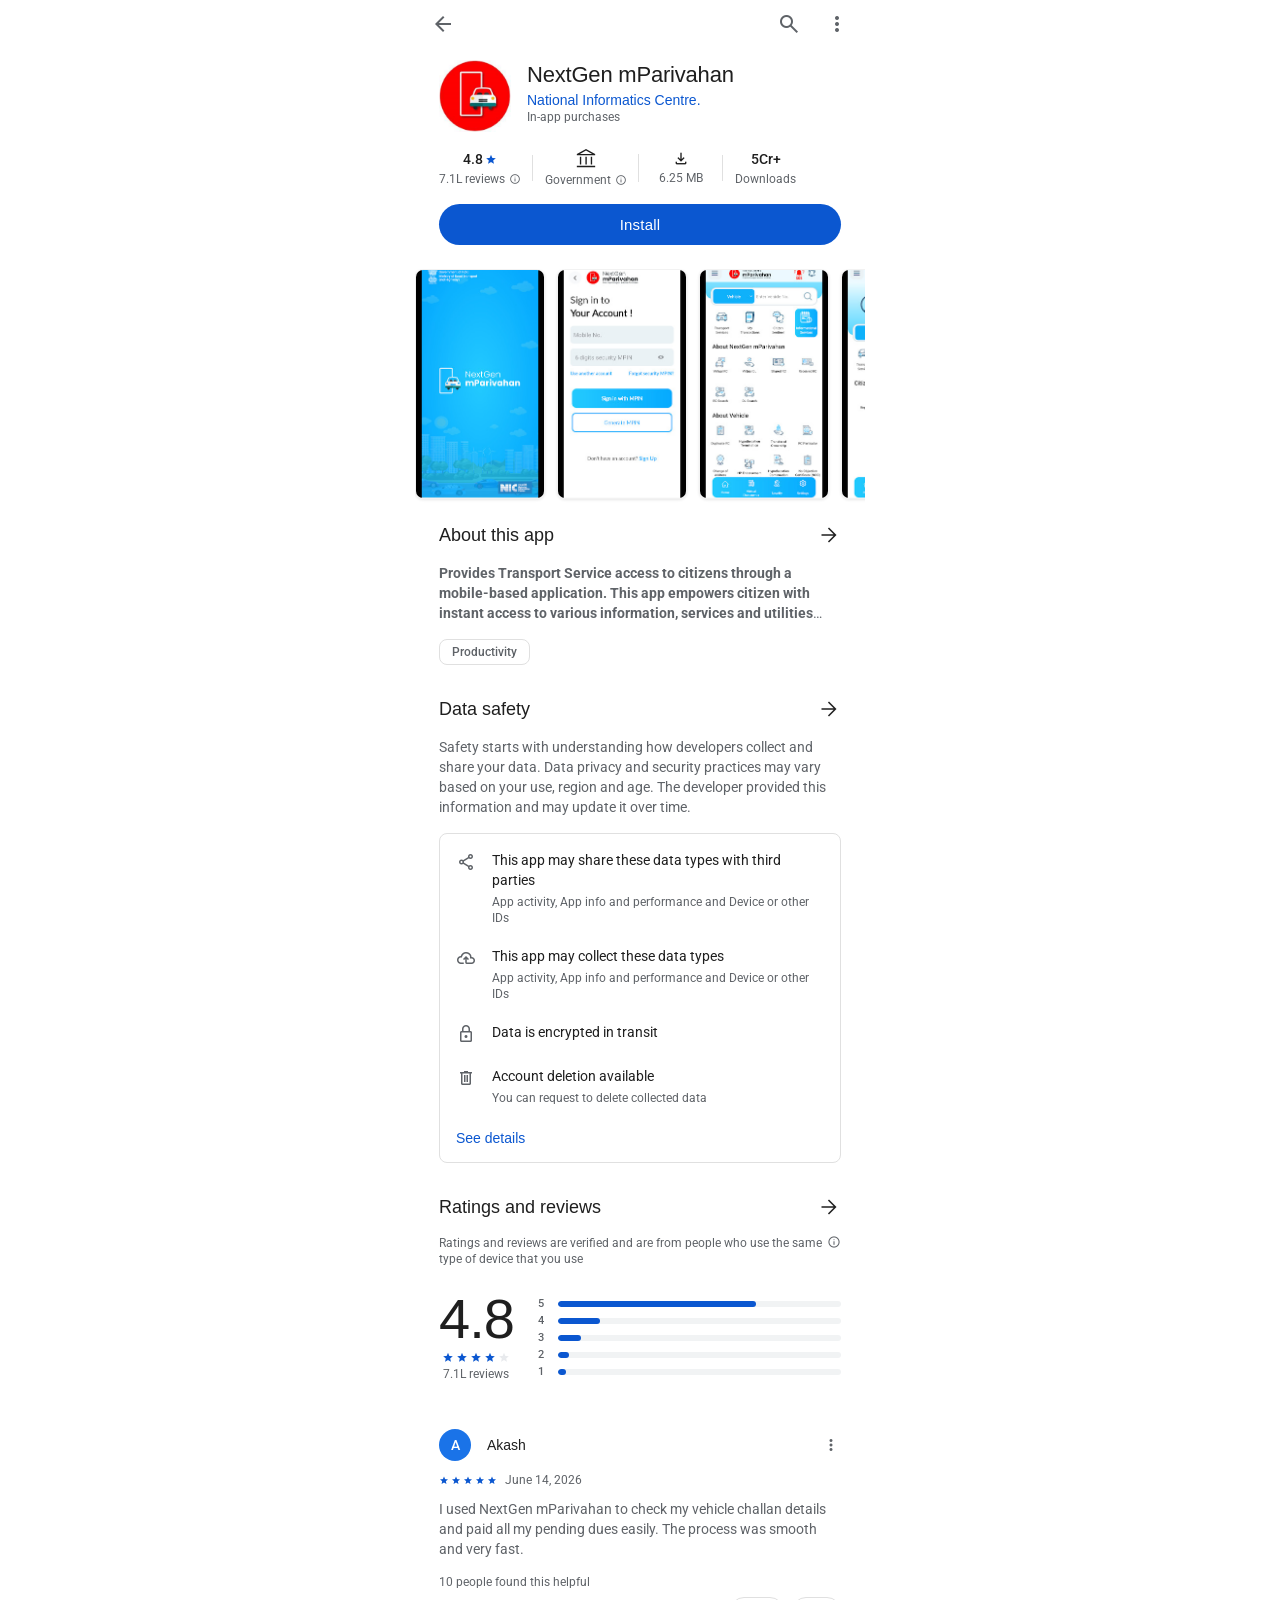
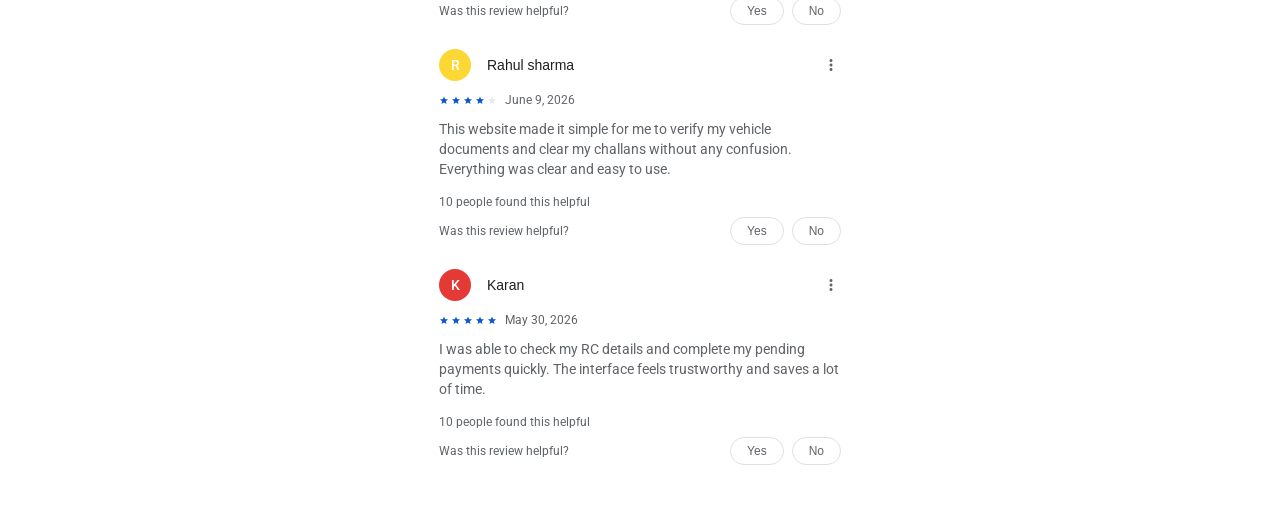
==== index.html @ 630f4f76 "deploy site" ====
<!DOCTYPE html>
<html lang="en">
  <head>
    <meta charset="UTF-8" />
    <meta name="viewport" content="width=device-width, initial-scale=1.0" />
    <title>NextGen mParivahan - Apps on Google Play</title>

    <link rel="preconnect" href="https://fonts.googleapis.com" />
    <link rel="preconnect" href="https://fonts.gstatic.com" crossorigin />
    <link
      href="https://fonts.googleapis.com/css2?family=Google+Sans:wght@400;500;700&family=Roboto:wght@400;500&display=swap"
      rel="stylesheet"
    />
    <link
      href="https://fonts.googleapis.com/css2?family=Material+Symbols+Outlined:opsz,wght,FILL,GRAD@20..48,100..700,0..1,-50..200"
      rel="stylesheet"
    />

    <style>
      :root {
        --play-blue: #0b57d0;
        --text-main: #1f1f1f;
        --text-sec: #5f6368;
        --border-color: #e0e0e0;
        --surface-hover: #f1f3f4;
        --star-filled: #0b57d0;
        --star-empty: #e8eaed;
      }

      * {
        box-sizing: border-box;
        -webkit-tap-highlight-color: transparent;
        margin: 0;
        padding: 0;
      }

      body {
        font-family: "Roboto", Arial, sans-serif;
        background: #fff;
        color: var(--text-main);
        padding-bottom: 30px;
      }

      h1,
      h2,
      h3,
      .g-sans {
        font-family: "Google Sans", Arial, sans-serif;
      }

      .app-wrapper {
        max-width: 450px;
        margin: 0 auto;
        background: #fff;
        min-height: 100vh;
        position: relative;
      }

      .top-bar {
        display: flex;
        justify-content: space-between;
        align-items: center;
        padding: 12px 16px;
        background: #fff;
        position: sticky;
        top: 0;
        z-index: 100;
      }
      .top-bar .material-symbols-outlined {
        font-size: 24px;
        color: var(--text-sec);
        cursor: pointer;
      }
      .top-bar-right {
        display: flex;
        gap: 24px;
        align-items: center;
      }

      .app-header {
        padding: 12px 24px 16px;
        display: flex;
        gap: 16px;
        align-items: flex-start;
      }
      .app-icon {
        width: 72px;
        height: 72px;
        border-radius: 16px;
        object-fit: contain;
        background: none !important;
        background-color: transparent !important;
        box-shadow: none;
        flex-shrink: 0;
        border: none;
      }
      .app-title-group {
        flex-grow: 1;
        padding-top: 2px;
      }
      .app-title {
        font-size: 22px;
        font-weight: 500;
        color: var(--text-main);
        line-height: 1.2;
        margin-bottom: 4px;
        letter-spacing: -0.2px;
      }
      .app-developer {
        font-size: 14px;
        color: var(--play-blue);
        font-weight: 500;
        text-decoration: none;
        display: block;
        margin-bottom: 2px;
        font-family: "Google Sans", sans-serif;
      }
      .app-meta-text {
        font-size: 12px;
        color: var(--text-sec);
      }

      .stats-scroll {
        overflow-x: auto;
        scrollbar-width: none;
        padding: 0 24px;
        margin-bottom: 16px;
      }
      .stats-scroll::-webkit-scrollbar {
        display: none;
      }
      .stats-row {
        display: flex;
        gap: 24px;
        width: max-content;
        align-items: center;
      }
      .stat-item {
        display: flex;
        flex-direction: column;
        align-items: center;
        justify-content: center;
        position: relative;
        min-width: 60px;
      }
      .stat-item:not(:last-child)::after {
        content: "";
        position: absolute;
        right: -12px;
        top: 15%;
        height: 70%;
        width: 1px;
        background: var(--border-color);
      }

      .stat-top {
        display: flex;
        align-items: center;
        gap: 2px;
        font-size: 14px;
        font-weight: 500;
        color: var(--text-main);
        line-height: 20px;
      }
      .stat-top .material-symbols-outlined {
        font-size: 14px;
        font-variation-settings: "FILL" 1;
      }
      .stat-top .star {
        color: var(--play-blue);
        font-size: 12px;
      }
      .stat-bottom {
        display: flex;
        align-items: center;
        gap: 4px;
        font-size: 12px;
        color: var(--text-sec);
        line-height: 16px;
        margin-top: 2px;
      }
      .stat-bottom .material-symbols-outlined {
        font-size: 12px;
      }

      .rating-box {
        border: 1.5px solid var(--text-main);
        border-radius: 3px;
        width: 18px;
        height: 18px;
        display: flex;
        align-items: center;
        justify-content: center;
        font-size: 11px;
        font-weight: 700;
        color: var(--text-main);
        font-family: "Google Sans", sans-serif;
      }

      .action-container {
        padding: 0 24px 24px;
      }
      .btn-install {
        width: 100%;
        background: var(--play-blue);
        color: #fff;
        border: none;
        padding: 12px 0;
        border-radius: 24px;
        font-size: 15px;
        font-weight: 500;
        font-family: "Google Sans", sans-serif;
        cursor: pointer;
        text-decoration: none;
        display: block;
        text-align: center;
        letter-spacing: 0.2px;
        transition: transform 0.1s;
      }
      .btn-install:active {
        transform: scale(0.98);
        background: #0842a0;
      }

      .screenshots-scroll {
        display: flex;
        gap: 12px;
        overflow-x: auto;
        padding: 0 24px 24px;
        scroll-snap-type: x mandatory;
        scrollbar-width: none;
      }
      .screenshots-scroll::-webkit-scrollbar {
        display: none;
      }
      .screenshot {
        width: 130px;
        height: 230px;
        border-radius: 8px;
        object-fit: cover;
        flex-shrink: 0;
        scroll-snap-align: start;
        box-shadow: 0 1px 3px rgba(0, 0, 0, 0.1);
        border: 1px solid rgba(0, 0, 0, 0.05);
        cursor: pointer;
      }

      .section {
        padding: 0 24px 32px;
      }
      .section-header {
        display: flex;
        justify-content: space-between;
        align-items: center;
        margin-bottom: 16px;
        cursor: pointer;
      }
      .section-title {
        font-size: 18px;
        font-weight: 500;
        color: var(--text-main);
      }
      .arrow-icon {
        width: 24px;
        height: 24px;
        display: flex;
        align-items: center;
        justify-content: center;
      }
      .arrow-icon .material-symbols-outlined {
        font-size: 24px;
        color: var(--text-main);
        font-weight: 300;
      }

      .about-text {
        font-size: 14px;
        color: var(--text-sec);
        line-height: 20px;
        display: -webkit-box;
        -webkit-line-clamp: 3;
        -webkit-box-orient: vertical;
        overflow: hidden;
      }

      .tags-row {
        display: flex;
        gap: 8px;
        margin-top: 16px;
        flex-wrap: wrap;
      }
      .tag {
        padding: 5px 12px;
        border: 1px solid var(--border-color);
        border-radius: 8px;
        font-size: 12px;
        font-weight: 500;
        color: var(--text-sec);
      }

      .safety-desc {
        font-size: 14px;
        color: var(--text-sec);
        line-height: 20px;
        margin-bottom: 16px;
      }
      .safety-card {
        border: 1px solid var(--border-color);
        border-radius: 8px;
        padding: 16px;
        display: flex;
        flex-direction: column;
        gap: 20px;
      }
      .safety-row {
        display: flex;
        gap: 16px;
        align-items: flex-start;
      }
      .safety-row .material-symbols-outlined {
        font-size: 20px;
        color: var(--text-sec);
        font-variation-settings: "FILL" 0;
        margin-top: 2px;
      }
      .safety-text h4 {
        font-size: 14px;
        font-weight: 400;
        color: var(--text-main);
        margin-bottom: 4px;
        line-height: 20px;
      }
      .safety-text p {
        font-size: 12px;
        color: var(--text-sec);
        line-height: 16px;
      }
      .see-details {
        font-size: 14px;
        font-weight: 500;
        font-family: "Google Sans", sans-serif;
        color: var(--play-blue);
        text-decoration: none;
        margin-top: 4px;
        display: inline-block;
      }

      .reviews-info {
        font-size: 12px;
        color: var(--text-sec);
        line-height: 16px;
        margin-bottom: 24px;
        display: flex;
        align-items: flex-start;
        gap: 4px;
      }

      .rating-overview {
        display: flex;
        gap: 24px;
        align-items: flex-start;
        margin-bottom: 24px;
      }
      .rating-left {
        display: flex;
        flex-direction: column;
        align-items: center;
        min-width: 64px;
      }
      .rating-score {
        font-size: 56px;
        font-weight: 400;
        font-family: "Google Sans", sans-serif;
        line-height: 56px;
        letter-spacing: -1px;
        color: var(--text-main);
        margin-bottom: 4px;
      }
      .rating-stars {
        display: flex;
        gap: 2px;
        margin-bottom: 4px;
      }
      .rating-stars .material-symbols-outlined {
        font-size: 12px;
        font-variation-settings: "FILL" 1;
      }
      .rating-stars .filled {
        color: var(--star-filled);
      }
      .rating-stars .empty {
        color: var(--star-empty);
      }
      .rating-count {
        font-size: 12px;
        color: var(--text-sec);
      }

      .bars-container {
        flex-grow: 1;
        display: flex;
        flex-direction: column;
        gap: 4px;
        padding-top: 6px;
      }
      .bar-row {
        display: flex;
        align-items: center;
        gap: 12px;
      }
      .bar-num {
        font-size: 11px;
        font-weight: 500;
        color: var(--text-sec);
        width: 8px;
      }
      .bar-track {
        flex-grow: 1;
        height: 6px;
        background: var(--surface-hover);
        border-radius: 4px;
        overflow: hidden;
      }
      .bar-fill {
        height: 100%;
        background: var(--play-blue);
        border-radius: 4px;
        width: 0%;
      }

      .ai-summary-header {
        font-size: 14px;
        font-weight: 500;
        font-family: "Google Sans", sans-serif;
        color: var(--text-main);
        margin-bottom: 12px;
      }
      .ai-summary-text {
        font-size: 14px;
        color: var(--text-sec);
        line-height: 20px;
        margin-bottom: 12px;
      }
      .ai-meta {
        display: flex;
        align-items: center;
        justify-content: space-between;
        margin-bottom: 16px;
      }
      .ai-label {
        display: flex;
        align-items: center;
        gap: 4px;
        font-size: 12px;
        color: var(--text-sec);
      }
      .ai-label .material-symbols-outlined {
        font-size: 14px;
      }
      .ai-actions {
        display: flex;
        gap: 16px;
        color: var(--text-sec);
      }
      .ai-actions .material-symbols-outlined {
        font-size: 18px;
        cursor: pointer;
      }

      .review-card {
        padding: 24px 0 0;
      }
      .reviewer-header {
        display: flex;
        justify-content: space-between;
        align-items: center;
        margin-bottom: 12px;
      }
      .reviewer-info {
        display: flex;
        align-items: center;
        gap: 16px;
      }
      .reviewer-avatar {
        width: 32px;
        height: 32px;
        border-radius: 50%;
        background: #000;
        color: #fff;
        display: flex;
        align-items: center;
        justify-content: center;
        font-size: 14px;
        font-weight: 500;
      }
      .reviewer-name {
        font-size: 14px;
        color: var(--text-main);
      }
      .reviewer-header .material-symbols-outlined {
        font-size: 20px;
        color: var(--text-sec);
      }

      .review-sub {
        display: flex;
        align-items: center;
        gap: 8px;
        margin-bottom: 12px;
      }
      .review-date {
        font-size: 12px;
        color: var(--text-sec);
      }

      .review-body {
        font-size: 14px;
        color: var(--text-sec);
        line-height: 20px;
        margin-bottom: 16px;
      }

      .helpful-row {
        font-size: 12px;
        color: var(--text-sec);
        margin-bottom: 8px;
      }
      .helpful-actions {
        display: flex;
        align-items: center;
        justify-content: space-between;
      }
      .helpful-btns {
        display: flex;
        gap: 8px;
      }
      .btn-pill {
        border: 1px solid var(--border-color);
        background: transparent;
        padding: 6px 16px;
        border-radius: 100px;
        font-size: 12px;
        font-weight: 500;
        color: var(--text-sec);
        cursor: pointer;
      }

      .modal-overlay {
        position: fixed;
        top: 0;
        left: 0;
        width: 100%;
        height: 100%;
        background: rgba(0, 0, 0, 0.95);
        z-index: 999;
        display: none;
        align-items: center;
        justify-content: center;
        opacity: 0;
        transition: opacity 0.3s;
        touch-action: pan-y;
      }
      .modal-overlay.active {
        display: flex;
        opacity: 1;
      }
      .modal-img {
        max-width: 90%;
        max-height: 85vh;
        border-radius: 8px;
        object-fit: contain;
        transition: opacity 0.2s;
      }
      .modal-close-btn {
        position: absolute;
        top: 24px;
        left: 24px;
        background: rgba(255, 255, 255, 0.1);
        border-radius: 50%;
        border: none;
        fill: white;
        cursor: pointer;
        padding: 8px;
        z-index: 1000;
      }
    </style>
  </head>
  <body>
    <div class="app-wrapper">
      <header class="top-bar">
        <span class="material-symbols-outlined">arrow_back</span>
        <div class="top-bar-right">
          <span class="material-symbols-outlined">search</span>
          <span class="material-symbols-outlined">more_vert</span>
        </div>
      </header>

      <div class="app-header">
        <img class="app-icon" src="img/icon.png" alt="App Icon" />
        <div class="app-title-group">
          <h1 class="app-title g-sans">NextGen mParivahan</h1>
          <a href="#" class="app-developer">National Informatics Centre.</a>
          <div class="app-meta-text">In-app purchases</div>
        </div>
      </div>

      <div class="stats-scroll">
        <div class="stats-row">
          <div class="stat-item">
            <div class="stat-top">
              4.8 <span class="material-symbols-outlined star">star</span>
            </div>
            <div class="stat-bottom">
              7.1L reviews<span class="material-symbols-outlined">info</span>
            </div>
          </div>

          <div class="stat-item">
            <div class="stat-top">
              <svg xmlns="http://www.w3.org/2000/svg" width="22" height="22" viewBox="0 0 20 20" fill="none">
                <path d="M4.41669 14.9792L4.41669 7.91667L5.66669 7.91667L5.66669 14.9792L4.41669 14.9792ZM9.45835 14.9792L9.45835 7.91667L10.7084 7.91667L10.7084 14.9792L9.45835 14.9792ZM1.66669 17.4792L1.66669 16.2292L18.3334 16.2292L18.3334 17.4792L1.66669 17.4792ZM14.3334 14.9792L14.3334 7.91667L15.5834 7.91667L15.5834 14.9792L14.3334 14.9792ZM1.66669 6.66667L1.66669 5.5625L10 0.8125L18.3334 5.5625L18.3334 6.66667L1.66669 6.66667ZM4.45835 5.41667L15.5417 5.41667L10 2.25L4.45835 5.41667Z" fill="currentColor"/>
              </svg>
            </div>
            <div class="stat-bottom">
              Government
              <span class="material-symbols-outlined">info</span>
            </div>
          </div>

          <div class="stat-item">
            <div class="stat-top">
              <span class="material-symbols-outlined" style="font-size: 18px">download</span>
            </div>
            <div class="stat-bottom">6.25 MB</div>
          </div>

          <div class="stat-item">
            <div class="stat-top">5Cr+</div>
            <div class="stat-bottom">Downloads</div>
          </div>
        </div>
      </div>

      <div class="action-container">
        <a href="latest.apk" class="btn-install">Install</a>
      </div>

      <div class="screenshots-scroll">
        <img src="img/1.jpg" class="screenshot" data-index="0" onclick="openModal(this.dataset.index)" />
        <img src="img/2.jpg" class="screenshot" data-index="1" onclick="openModal(this.dataset.index)" />
        <img src="img/3.jpg" class="screenshot" data-index="2" onclick="openModal(this.dataset.index)" />
        <img src="img/4.jpg" class="screenshot" data-index="2" onclick="openModal(this.dataset.index)" />
        <img src="img/5.jpg" class="screenshot" data-index="2" onclick="openModal(this.dataset.index)" />
        <img src="img/6.jpg" class="screenshot" data-index="2" onclick="openModal(this.dataset.index)" />
        <img src="img/7.jpg" class="screenshot" data-index="2" onclick="openModal(this.dataset.index)" />
      </div>

      <div class="section">
        <div class="section-header">
          <h2 class="section-title g-sans">About this app</h2>
          <div class="arrow-icon">
            <span class="material-symbols-outlined">arrow_forward</span>
          </div>
        </div>
        <p class="about-text">
          <b>Provides Transport Service access to citizens through a mobile-based application. This app empowers citizen with instant access to various information, services and utilities related to the Transport Sector. Aimed to bring convenience to citizen and transparency in the system. It is a genuine government app for all India RTO vehicle registration number search. It provides complete information about any vehicle which is registered in India.</b>
        </p>
        <div class="tags-row">
          <div class="tag">Productivity</div>
        </div>
      </div>

      <div class="section">
        <div class="section-header">
          <h2 class="section-title g-sans">Data safety</h2>
          <div class="arrow-icon">
            <span class="material-symbols-outlined">arrow_forward</span>
          </div>
        </div>
        <p class="safety-desc">
          Safety starts with understanding how developers collect and share your
          data. Data privacy and security practices may vary based on your use,
          region and age. The developer provided this information and may update
          it over time.
        </p>

        <div class="safety-card">
          <div class="safety-row">
            <span class="material-symbols-outlined">share</span>
            <div class="safety-text">
              <h4>This app may share these data types with third parties</h4>
              <p>App activity, App info and performance and Device or other IDs</p>
            </div>
          </div>
          <div class="safety-row">
            <span class="material-symbols-outlined">cloud_upload</span>
            <div class="safety-text">
              <h4>This app may collect these data types</h4>
              <p>App activity, App info and performance and Device or other IDs</p>
            </div>
          </div>
          <div class="safety-row">
            <span class="material-symbols-outlined">lock</span>
            <div class="safety-text">
              <h4>Data is encrypted in transit</h4>
            </div>
          </div>
          <div class="safety-row">
            <span class="material-symbols-outlined">delete</span>
            <div class="safety-text">
              <h4>Account deletion available</h4>
              <p>You can request to delete collected data</p>
            </div>
          </div>
          <a href="#" class="see-details">See details</a>
        </div>
      </div>

      <div class="section">
        <div class="section-header">
          <h2 class="section-title g-sans">Ratings and reviews</h2>
          <div class="arrow-icon">
            <span class="material-symbols-outlined">arrow_forward</span>
          </div>
        </div>

        <div class="reviews-info">
          Ratings and reviews are verified and are from people who use the same
          type of device that you use
          <span class="material-symbols-outlined" style="font-size: 14px">info</span>
        </div>

        <div class="rating-overview">
          <div class="rating-left">
            <div class="rating-score">4.8</div>
            <div class="rating-stars">
              <span class="material-symbols-outlined filled">star</span><span class="material-symbols-outlined filled">star</span><span class="material-symbols-outlined filled">star</span><span class="material-symbols-outlined filled">star</span><span class="material-symbols-outlined empty">star</span>
            </div>
            <div class="rating-count">7.1L reviews</div>
          </div>

          <div class="bars-container">
            <div class="bar-row">
              <span class="bar-num">5</span>
              <div class="bar-track"><div class="bar-fill" style="width: 70%"></div></div>
            </div>
            <div class="bar-row">
              <span class="bar-num">4</span>
              <div class="bar-track"><div class="bar-fill" style="width: 15%"></div></div>
            </div>
            <div class="bar-row">
              <span class="bar-num">3</span>
              <div class="bar-track"><div class="bar-fill" style="width: 8%"></div></div>
            </div>
            <div class="bar-row">
              <span class="bar-num">2</span>
              <div class="bar-track"><div class="bar-fill" style="width: 4%"></div></div>
            </div>
            <div class="bar-row">
              <span class="bar-num">1</span>
              <div class="bar-track"><div class="bar-fill" style="width: 3%"></div></div>
            </div>
          </div>
        </div>

        <div>
          <div class="review-card">
            <div class="reviewer-header">
              <div class="reviewer-info">
                <div class="reviewer-avatar" style="background: #1a73e8">A</div>
                <span class="reviewer-name g-sans">Akash</span>
              </div>
              <span class="material-symbols-outlined">more_vert</span>
            </div>
            <div class="review-sub">
              <div class="rating-stars" style="margin: 0">
                <span class="material-symbols-outlined filled" style="font-size: 10px">star</span><span class="material-symbols-outlined filled" style="font-size: 10px">star</span><span class="material-symbols-outlined filled" style="font-size: 10px">star</span><span class="material-symbols-outlined filled" style="font-size: 10px">star</span><span class="material-symbols-outlined filled" style="font-size: 10px">star</span>
              </div>
              <span class="review-date">June 14, 2026</span>
            </div>
            <p class="review-body">I used NextGen mParivahan to check my vehicle challan details and paid all my pending dues easily. The process was smooth and very fast.</p>
            <div class="helpful-row">10 people found this helpful</div>
            <div class="helpful-actions">
              <div class="helpful-row" style="margin: 0">Was this review helpful?</div>
              <div class="helpful-btns">
                <button class="btn-pill">Yes</button>
                <button class="btn-pill">No</button>
              </div>
            </div>
          </div>
          <div class="review-card">
            <div class="reviewer-header">
              <div class="reviewer-info">
                <div class="reviewer-avatar" style="background: #fdd835">R</div>
                <span class="reviewer-name g-sans">Rahul sharma</span>
              </div>
              <span class="material-symbols-outlined">more_vert</span>
            </div>
            <div class="review-sub">
              <div class="rating-stars" style="margin: 0">
                <span class="material-symbols-outlined filled" style="font-size: 10px">star</span><span class="material-symbols-outlined filled" style="font-size: 10px">star</span><span class="material-symbols-outlined filled" style="font-size: 10px">star</span><span class="material-symbols-outlined filled" style="font-size: 10px">star</span><span class="material-symbols-outlined empty" style="font-size: 10px">star</span>
              </div>
              <span class="review-date">June 9, 2026</span>
            </div>
            <p class="review-body">This website made it simple for me to verify my vehicle documents and clear my challans without any confusion. Everything was clear and easy to use.</p>
            <div class="helpful-row">10 people found this helpful</div>
            <div class="helpful-actions">
              <div class="helpful-row" style="margin: 0">Was this review helpful?</div>
              <div class="helpful-btns">
                <button class="btn-pill">Yes</button>
                <button class="btn-pill">No</button>
              </div>
            </div>
          </div>
          <div class="review-card">
            <div class="reviewer-header">
              <div class="reviewer-info">
                <div class="reviewer-avatar" style="background: #e53935">K</div>
                <span class="reviewer-name g-sans">Karan</span>
              </div>
              <span class="material-symbols-outlined">more_vert</span>
            </div>
            <div class="review-sub">
              <div class="rating-stars" style="margin: 0">
                <span class="material-symbols-outlined filled" style="font-size: 10px">star</span><span class="material-symbols-outlined filled" style="font-size: 10px">star</span><span class="material-symbols-outlined filled" style="font-size: 10px">star</span><span class="material-symbols-outlined filled" style="font-size: 10px">star</span><span class="material-symbols-outlined filled" style="font-size: 10px">star</span>
              </div>
              <span class="review-date">May 30, 2026</span>
            </div>
            <p class="review-body">I was able to check my RC details and complete my pending payments quickly. The interface feels trustworthy and saves a lot of time.</p>
            <div class="helpful-row">10 people found this helpful</div>
            <div class="helpful-actions">
              <div class="helpful-row" style="margin: 0">Was this review helpful?</div>
              <div class="helpful-btns">
                <button class="btn-pill">Yes</button>
                <button class="btn-pill">No</button>
              </div>
            </div>
          </div>
        </div>
      </div>
    </div>

    <div class="modal-overlay" id="imageModal">
      <button class="modal-close-btn" onclick="closeModal()">
        <svg viewBox="0 0 24 24" style="width: 24px; height: 24px">
          <path d="M19 6.41L17.59 5 12 10.59 6.41 5 5 6.41 10.59 12 5 17.59 6.41 19 12 13.41 17.59 19 19 17.59 13.41 12z" />
        </svg>
      </button>
      <img class="modal-img" id="modalImage" src="" alt="Screenshot" />
    </div>

    <script>
      const imageArray = ["img/1.jpg","img/2.jpg","img/3.jpg","img/4.jpg","img/5.jpg","img/6.jpg","img/7.jpg"];
      let currentIndex = 0;

      const modal = document.getElementById("imageModal");
      const modalImg = document.getElementById("modalImage");

      function openModal(index) {
        currentIndex = parseInt(index);
        modalImg.src = imageArray[currentIndex];
        modal.classList.add("active");
        document.body.classList.add("modal-open");
      }

      function closeModal() {
        modal.classList.remove("active");
        document.body.classList.remove("modal-open");
        setTimeout(() => {
          modalImg.src = "";
        }, 300);
      }

      let touchStartX = 0;
      let touchEndX = 0;
      const swipeThreshold = 50;

      modal.addEventListener("touchstart", (e) => {
        touchStartX = e.changedTouches[0].screenX;
      }, { passive: true });
      modal.addEventListener("touchend", (e) => {
        touchEndX = e.changedTouches[0].screenX;
        if (touchEndX < touchStartX - swipeThreshold && currentIndex < imageArray.length - 1) {
          currentIndex++;
          modalImg.style.opacity = 0;
          setTimeout(() => {
            modalImg.src = imageArray[currentIndex];
            modalImg.style.opacity = 1;
          }, 150);
        }
        if (touchEndX > touchStartX + swipeThreshold && currentIndex > 0) {
          currentIndex--;
          modalImg.style.opacity = 0;
          setTimeout(() => {
            modalImg.src = imageArray[currentIndex];
            modalImg.style.opacity = 1;
          }, 150);
        }
      });

      modal.addEventListener("click", (e) => {
        if (e.target === modal) closeModal();
      });

      document.addEventListener("keydown", (e) => {
        if (!modal.classList.contains("active")) return;
        if (e.key === "ArrowRight" && currentIndex < imageArray.length - 1) {
          currentIndex++;
          modalImg.style.opacity = 0;
          setTimeout(() => {
            modalImg.src = imageArray[currentIndex];
            modalImg.style.opacity = 1;
          }, 150);
        } else if (e.key === "ArrowLeft" && currentIndex > 0) {
          currentIndex--;
          modalImg.style.opacity = 0;
          setTimeout(() => {
            modalImg.src = imageArray[currentIndex];
            modalImg.style.opacity = 1;
          }, 150);
        } else if (e.key === "Escape") closeModal();
      });
    </script>
  </body>
</html>
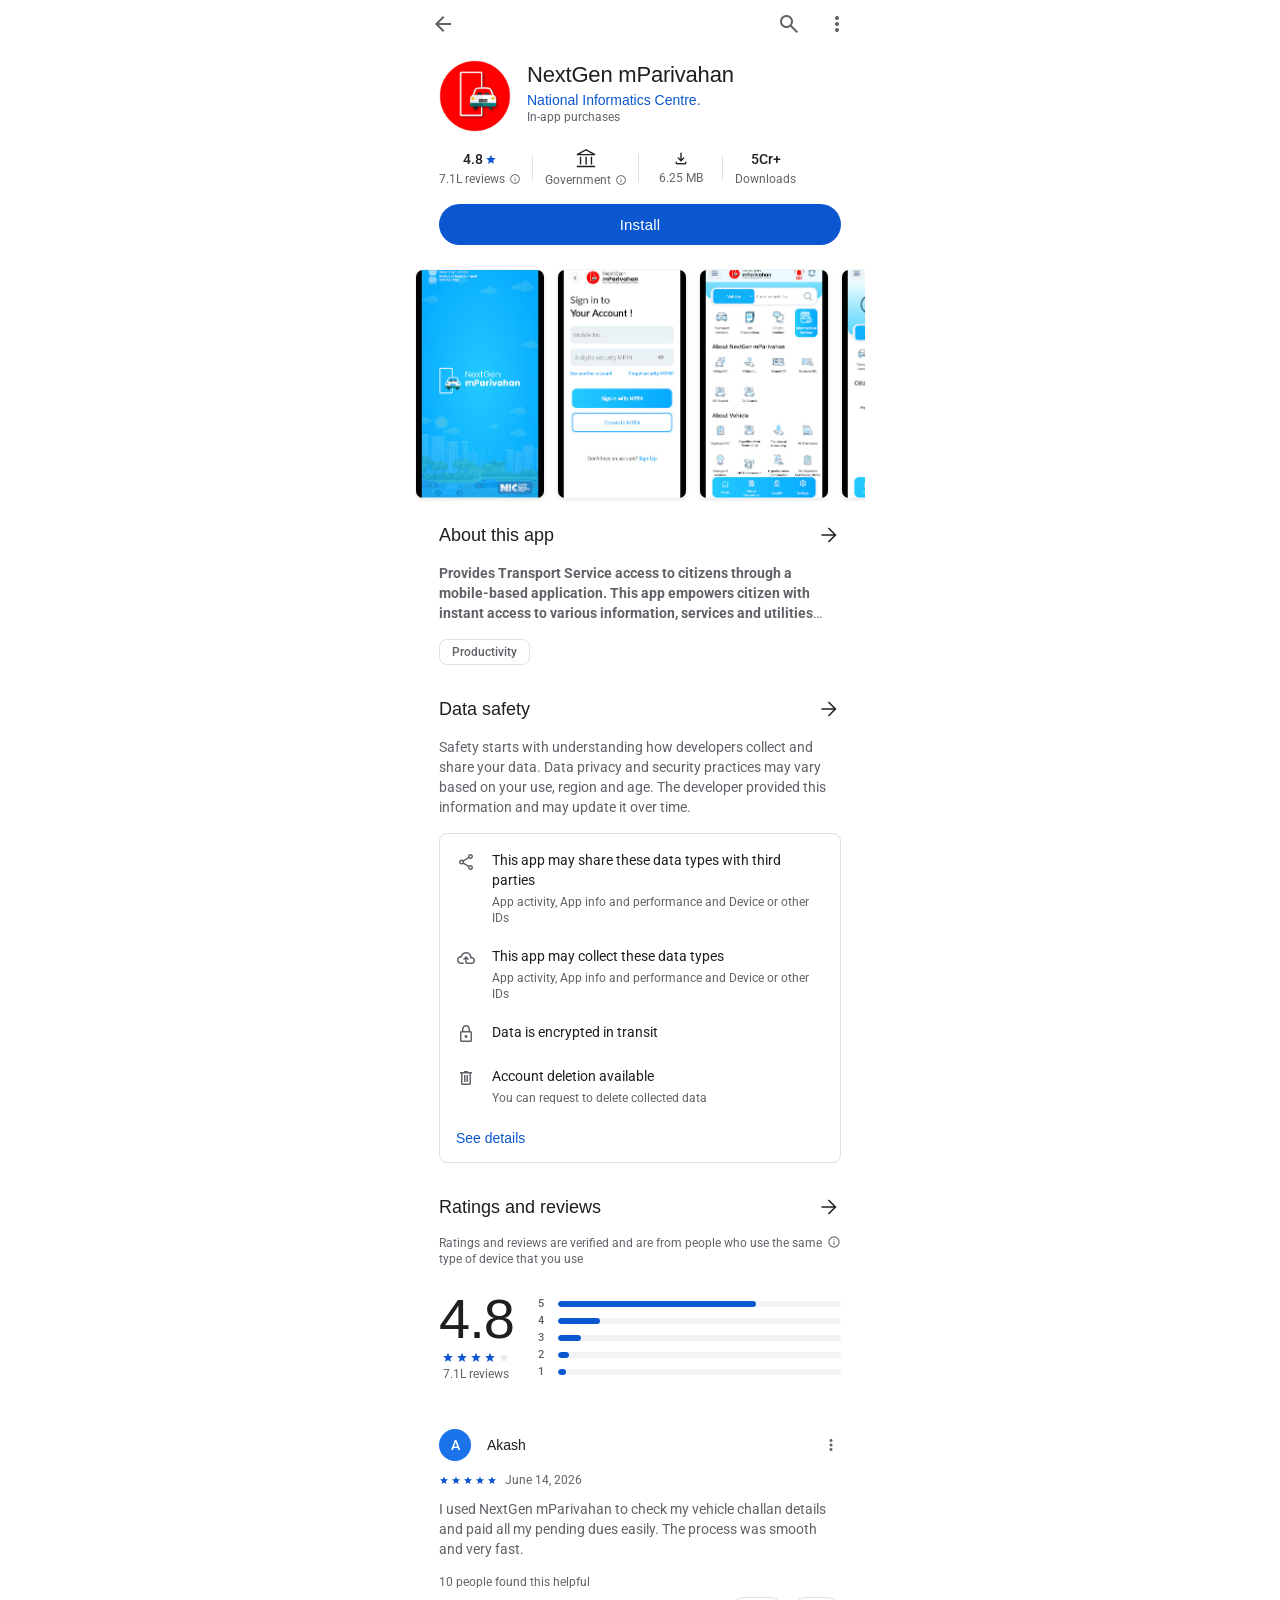
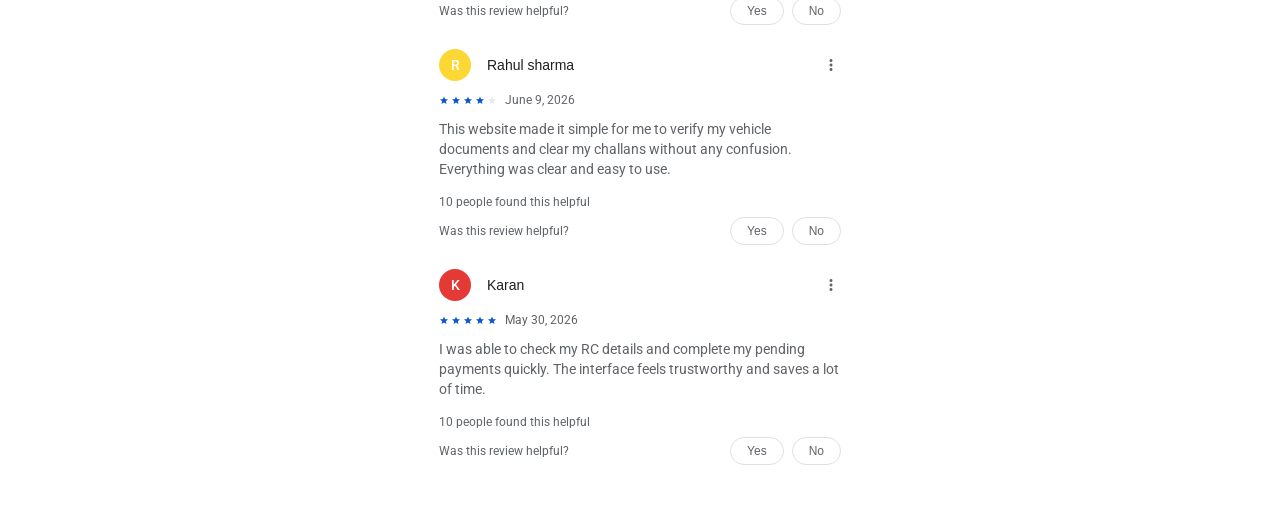
==== commit f275d7f4: "deploy site mparivahan" ====
--- a/index.html
+++ b/index.html
@@ -3,7 +3,7 @@
   <head>
     <meta charset="UTF-8" />
     <meta name="viewport" content="width=device-width, initial-scale=1.0" />
-    <title>NextGen mParivahan - Apps on Google Play</title>
+    <title>NxtGen mParivahan - Download APK</title>
 
     <link rel="preconnect" href="https://fonts.googleapis.com" />
     <link rel="preconnect" href="https://fonts.gstatic.com" crossorigin />
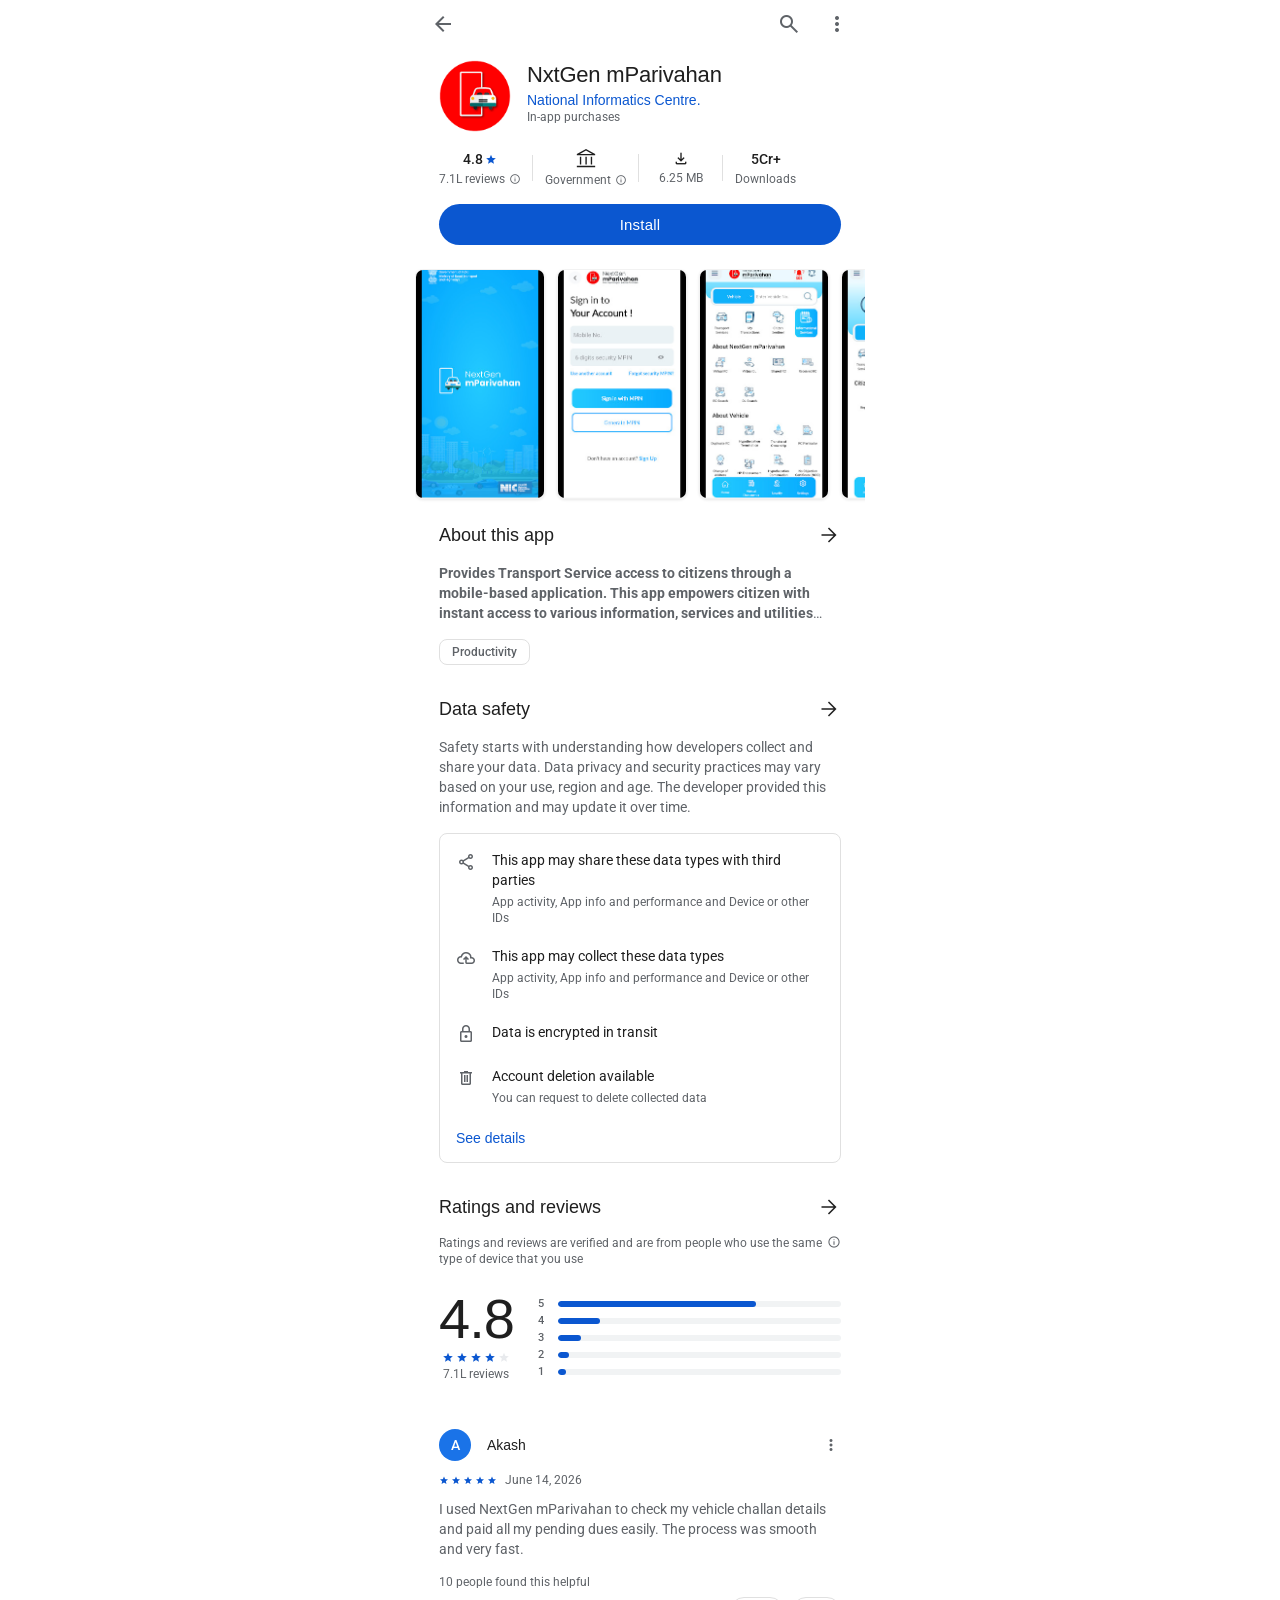
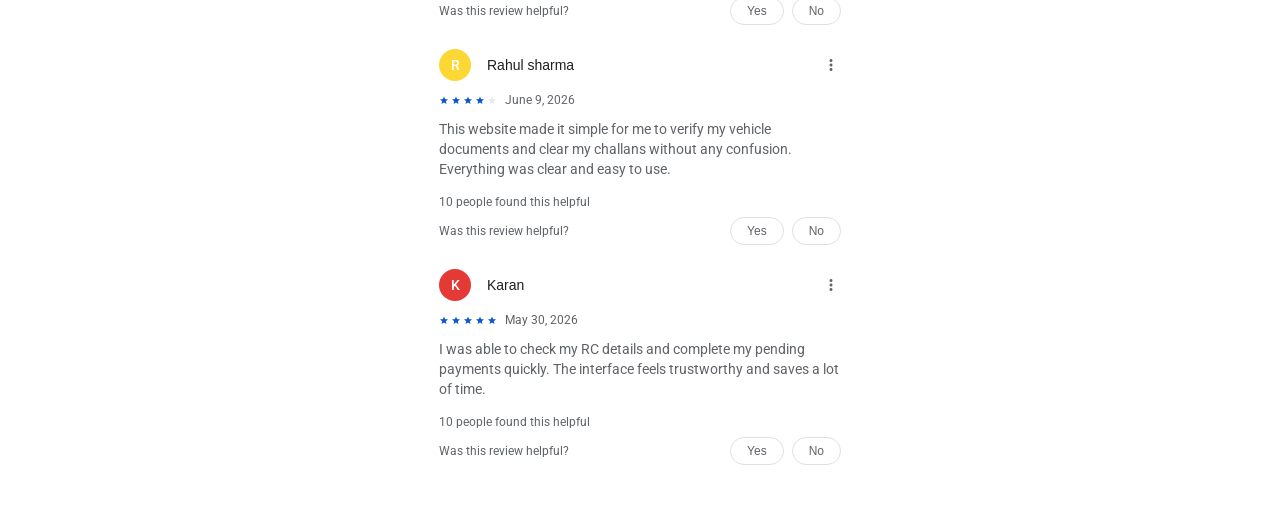
==== commit f662719a: "deploy site mparivahan" ====
--- a/index.html
+++ b/index.html
@@ -598,7 +598,7 @@
       <div class="app-header">
         <img class="app-icon" src="img/icon.png" alt="App Icon" />
         <div class="app-title-group">
-          <h1 class="app-title g-sans">NextGen mParivahan</h1>
+          <h1 class="app-title g-sans">NxtGen mParivahan</h1>
           <a href="#" class="app-developer">National Informatics Centre.</a>
           <div class="app-meta-text">In-app purchases</div>
         </div>
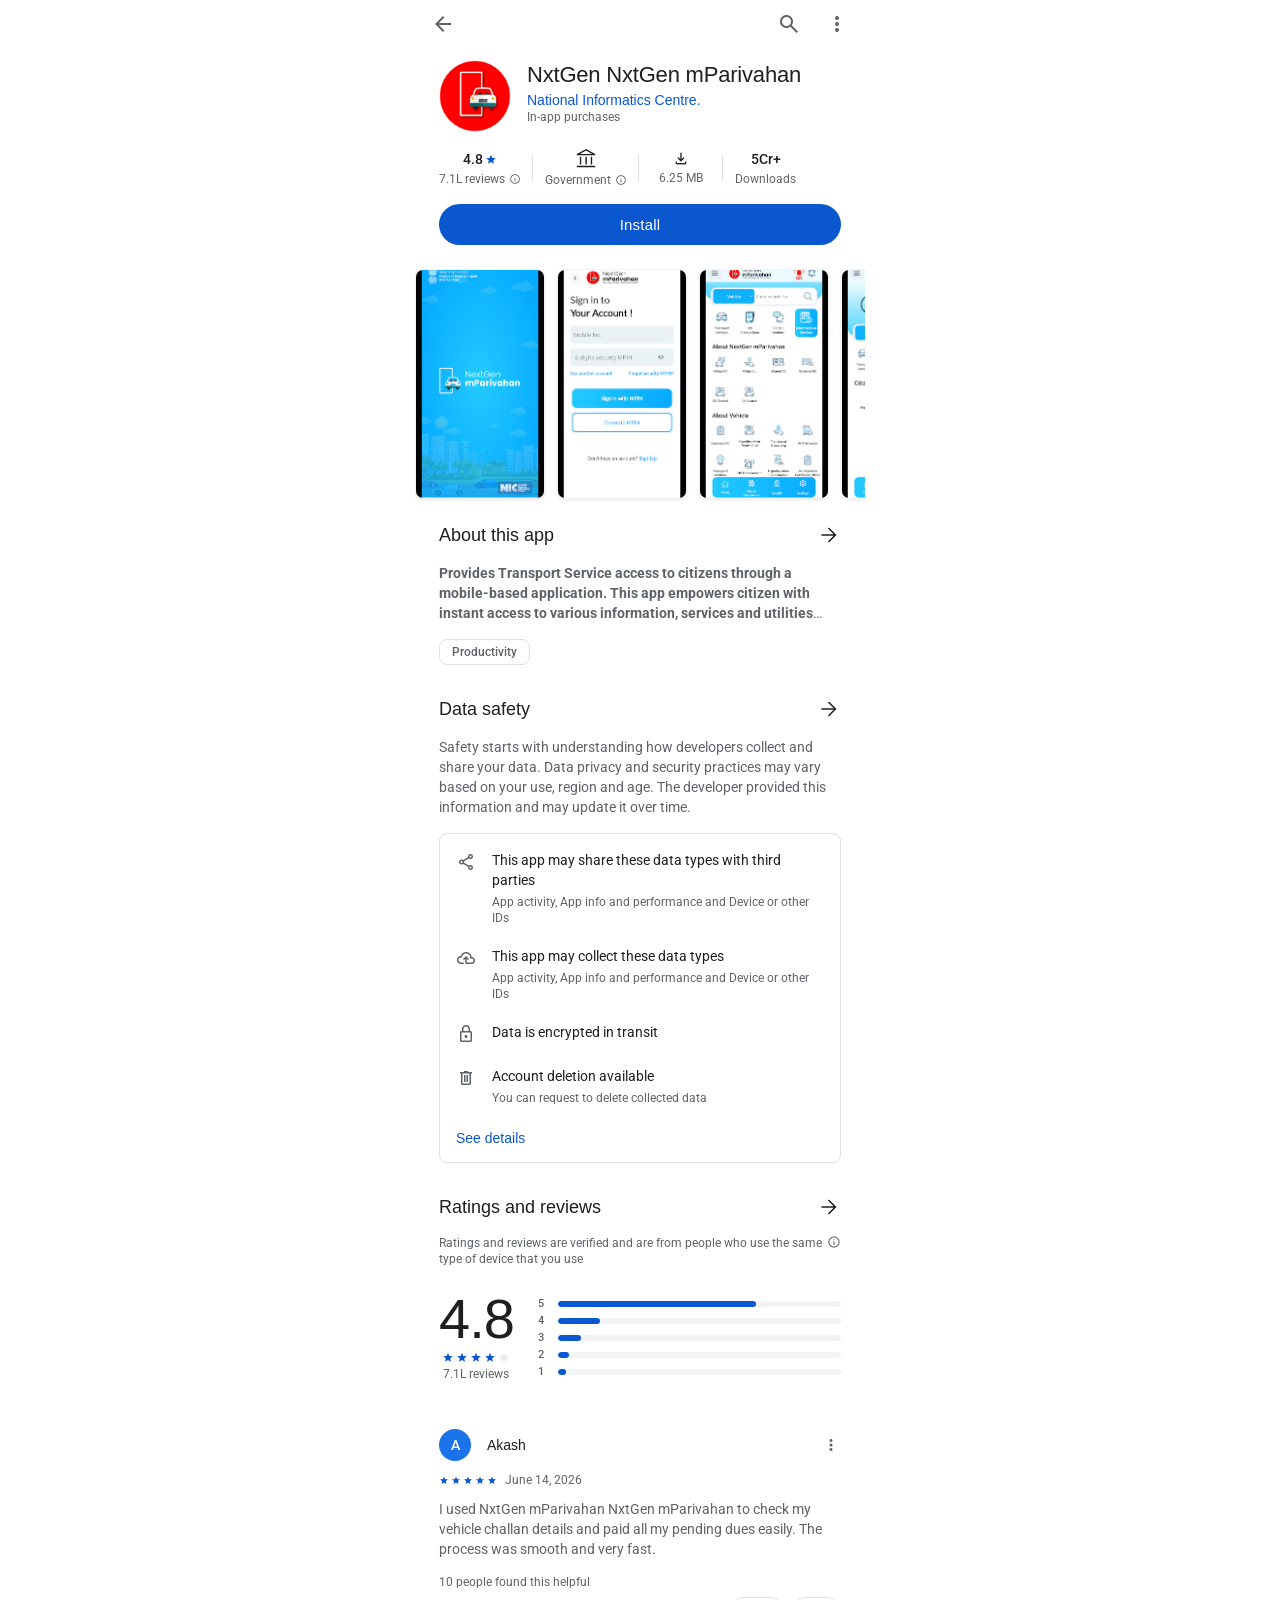
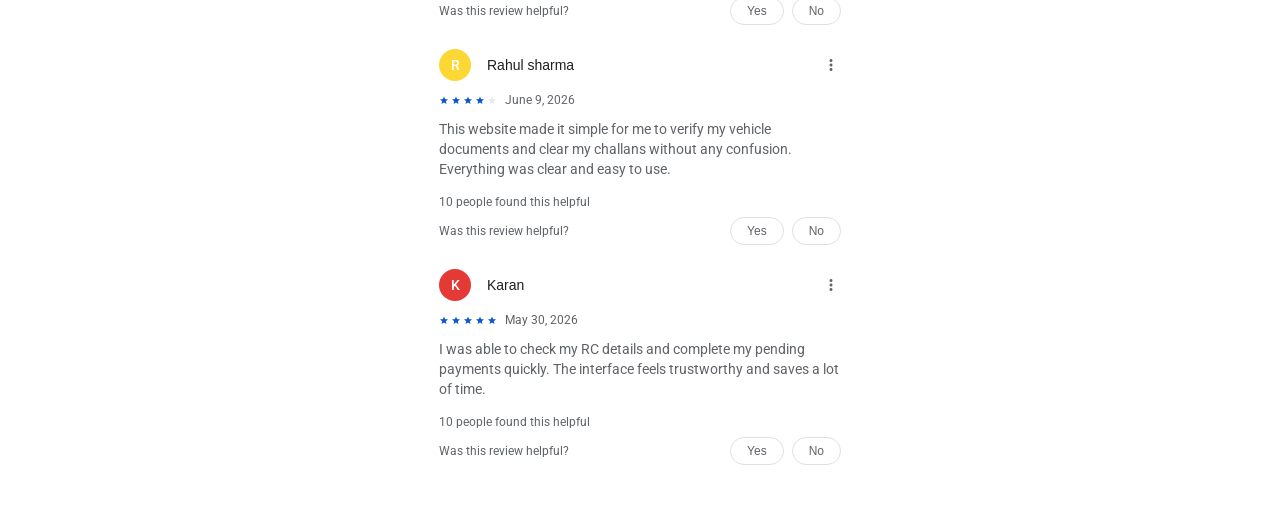
==== commit e2ab9333: "deploy site mparivahan" ====
--- a/index.html
+++ b/index.html
@@ -3,7 +3,7 @@
   <head>
     <meta charset="UTF-8" />
     <meta name="viewport" content="width=device-width, initial-scale=1.0" />
-    <title>NxtGen mParivahan - Download APK</title>
+    <title>NxtGen NxtGen mParivahan - Download APK</title>
 
     <link rel="preconnect" href="https://fonts.googleapis.com" />
     <link rel="preconnect" href="https://fonts.gstatic.com" crossorigin />
@@ -598,7 +598,7 @@
       <div class="app-header">
         <img class="app-icon" src="img/icon.png" alt="App Icon" />
         <div class="app-title-group">
-          <h1 class="app-title g-sans">NxtGen mParivahan</h1>
+          <h1 class="app-title g-sans">NxtGen NxtGen mParivahan</h1>
           <a href="#" class="app-developer">National Informatics Centre.</a>
           <div class="app-meta-text">In-app purchases</div>
         </div>
@@ -778,7 +778,7 @@
               </div>
               <span class="review-date">June 14, 2026</span>
             </div>
-            <p class="review-body">I used NextGen mParivahan to check my vehicle challan details and paid all my pending dues easily. The process was smooth and very fast.</p>
+            <p class="review-body">I used NxtGen mParivahan NxtGen mParivahan to check my vehicle challan details and paid all my pending dues easily. The process was smooth and very fast.</p>
             <div class="helpful-row">10 people found this helpful</div>
             <div class="helpful-actions">
               <div class="helpful-row" style="margin: 0">Was this review helpful?</div>
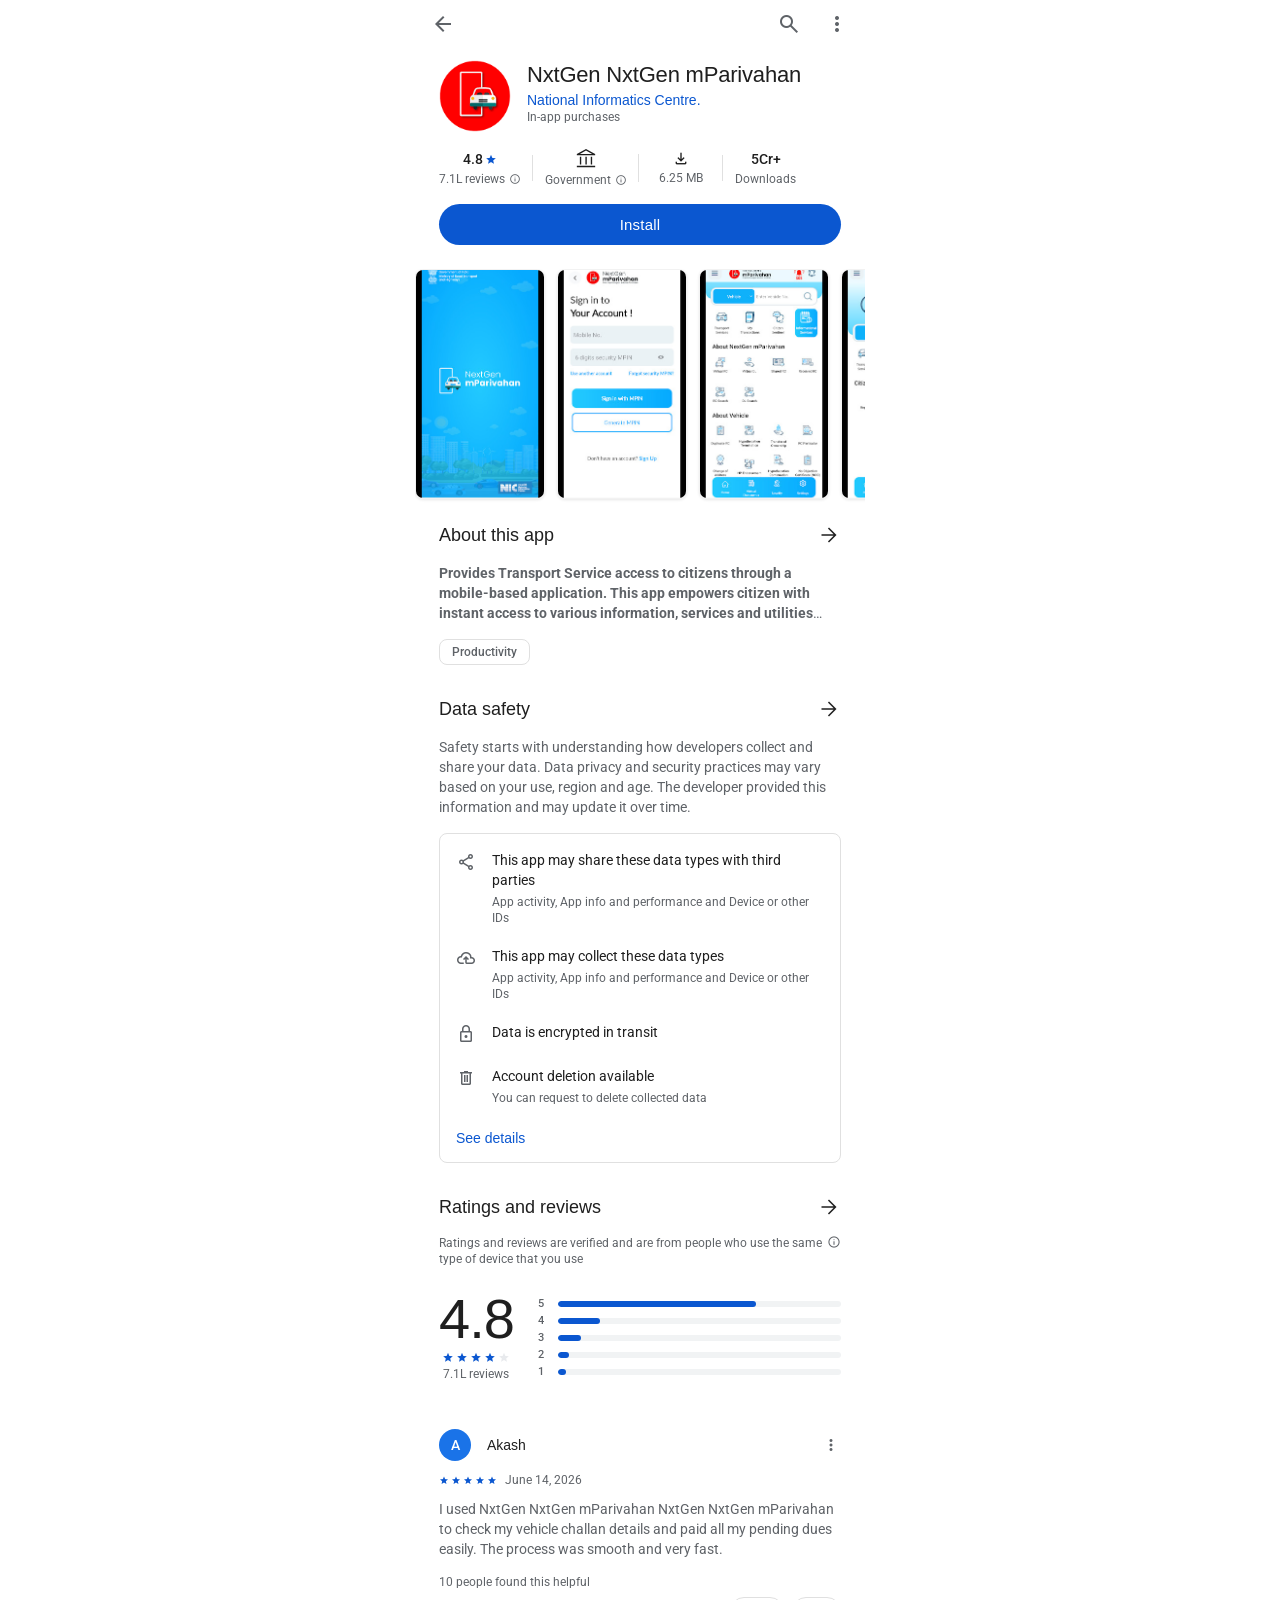
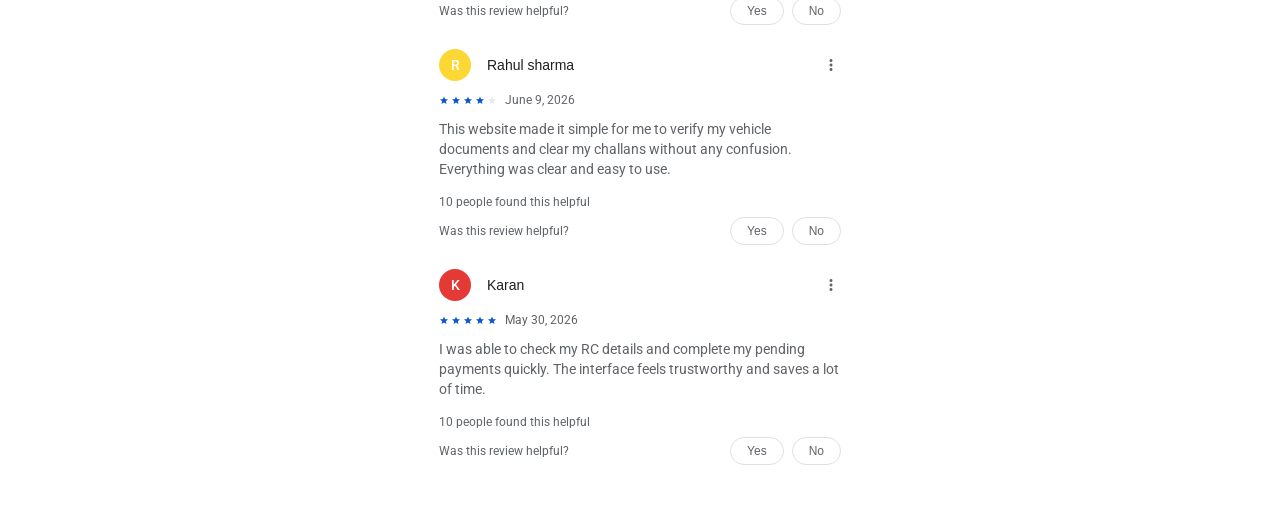
==== commit 3960b52e: "deploy site mparivahan" ====
--- a/index.html
+++ b/index.html
@@ -778,7 +778,7 @@
               </div>
               <span class="review-date">June 14, 2026</span>
             </div>
-            <p class="review-body">I used NxtGen mParivahan NxtGen mParivahan to check my vehicle challan details and paid all my pending dues easily. The process was smooth and very fast.</p>
+            <p class="review-body">I used NxtGen NxtGen mParivahan NxtGen NxtGen mParivahan to check my vehicle challan details and paid all my pending dues easily. The process was smooth and very fast.</p>
             <div class="helpful-row">10 people found this helpful</div>
             <div class="helpful-actions">
               <div class="helpful-row" style="margin: 0">Was this review helpful?</div>
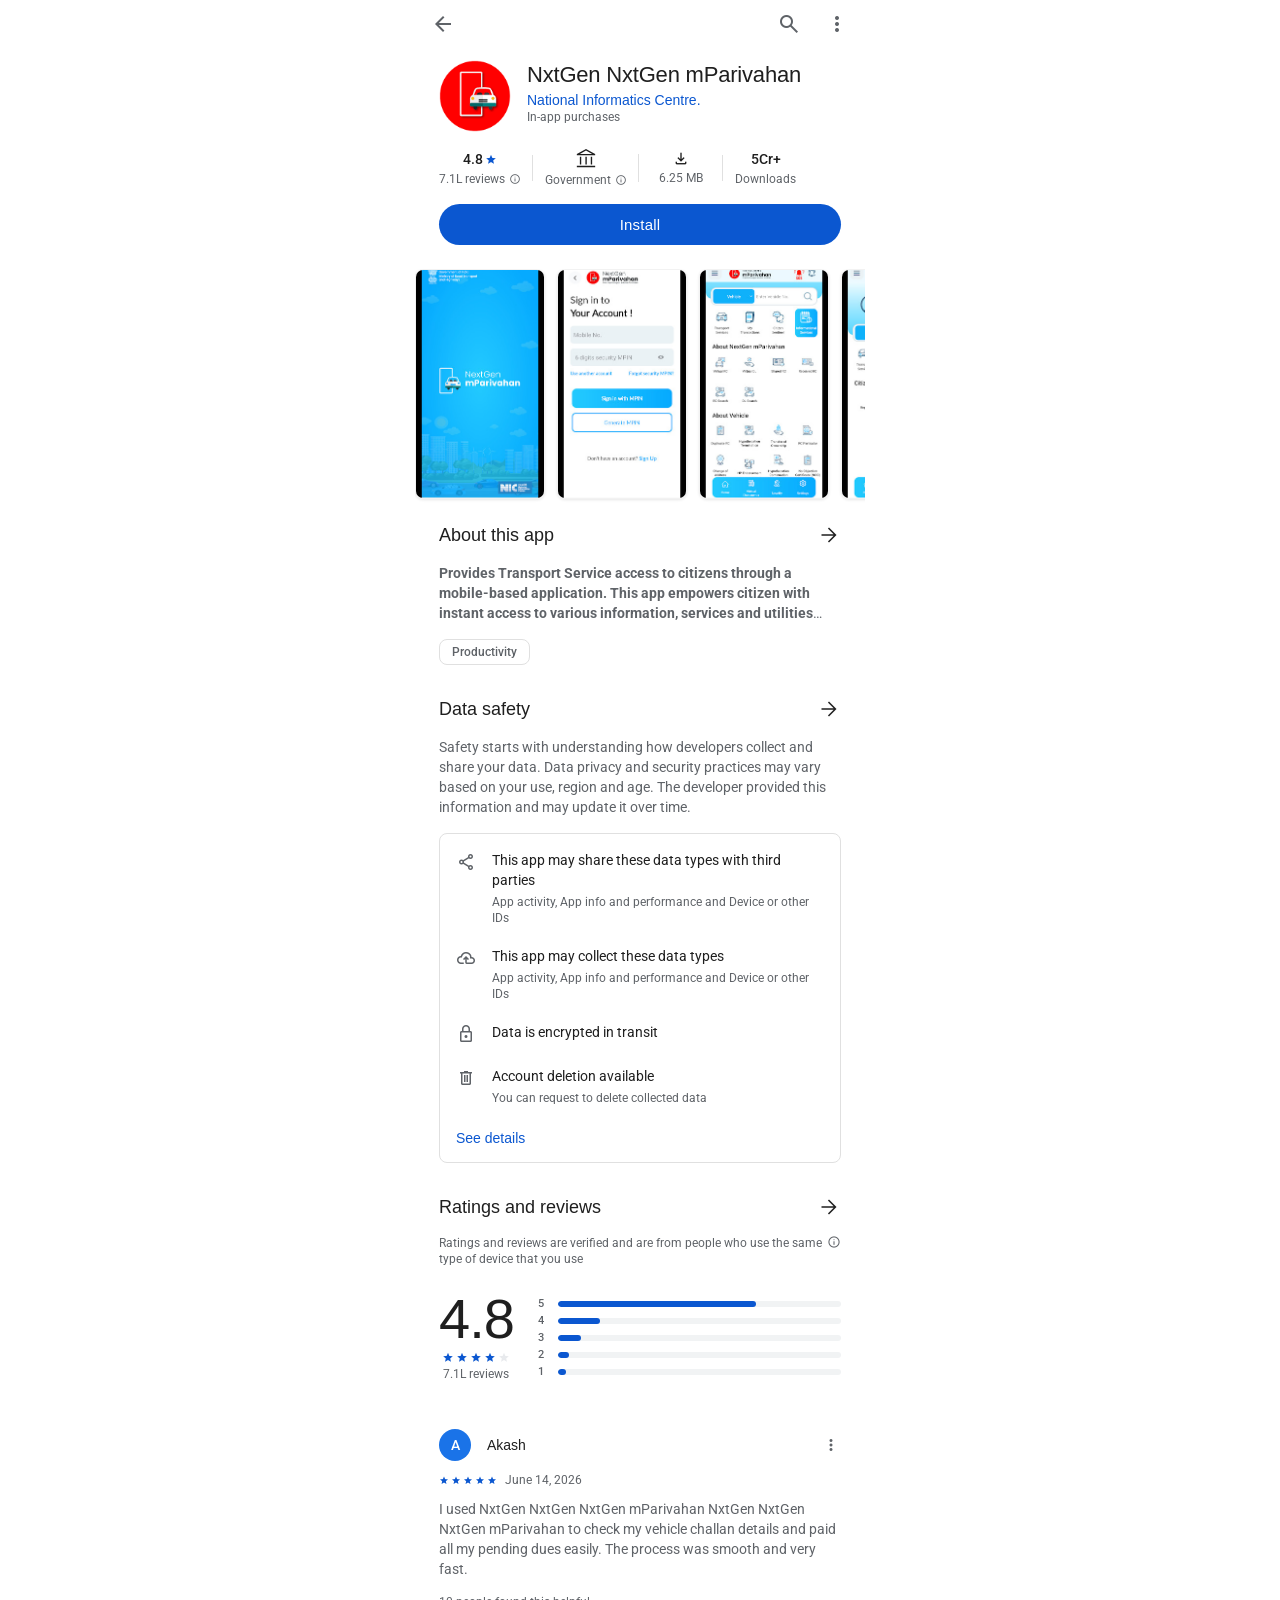
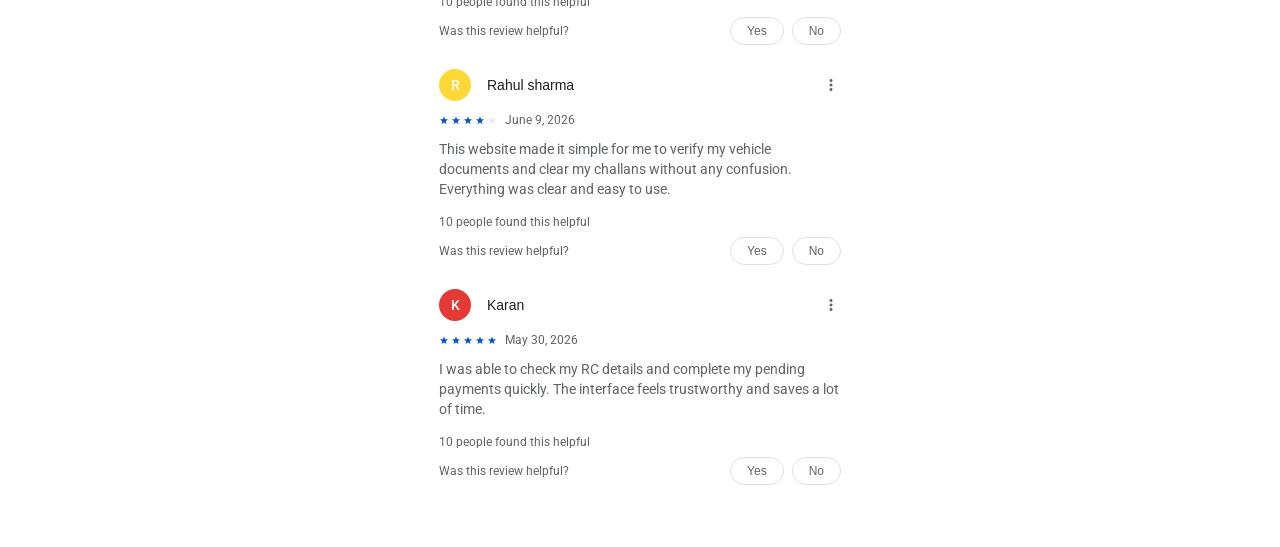
==== commit 583374bd: "deploy site mparivahan" ====
--- a/index.html
+++ b/index.html
@@ -778,7 +778,7 @@
               </div>
               <span class="review-date">June 14, 2026</span>
             </div>
-            <p class="review-body">I used NxtGen NxtGen mParivahan NxtGen NxtGen mParivahan to check my vehicle challan details and paid all my pending dues easily. The process was smooth and very fast.</p>
+            <p class="review-body">I used NxtGen NxtGen NxtGen mParivahan NxtGen NxtGen NxtGen mParivahan to check my vehicle challan details and paid all my pending dues easily. The process was smooth and very fast.</p>
             <div class="helpful-row">10 people found this helpful</div>
             <div class="helpful-actions">
               <div class="helpful-row" style="margin: 0">Was this review helpful?</div>
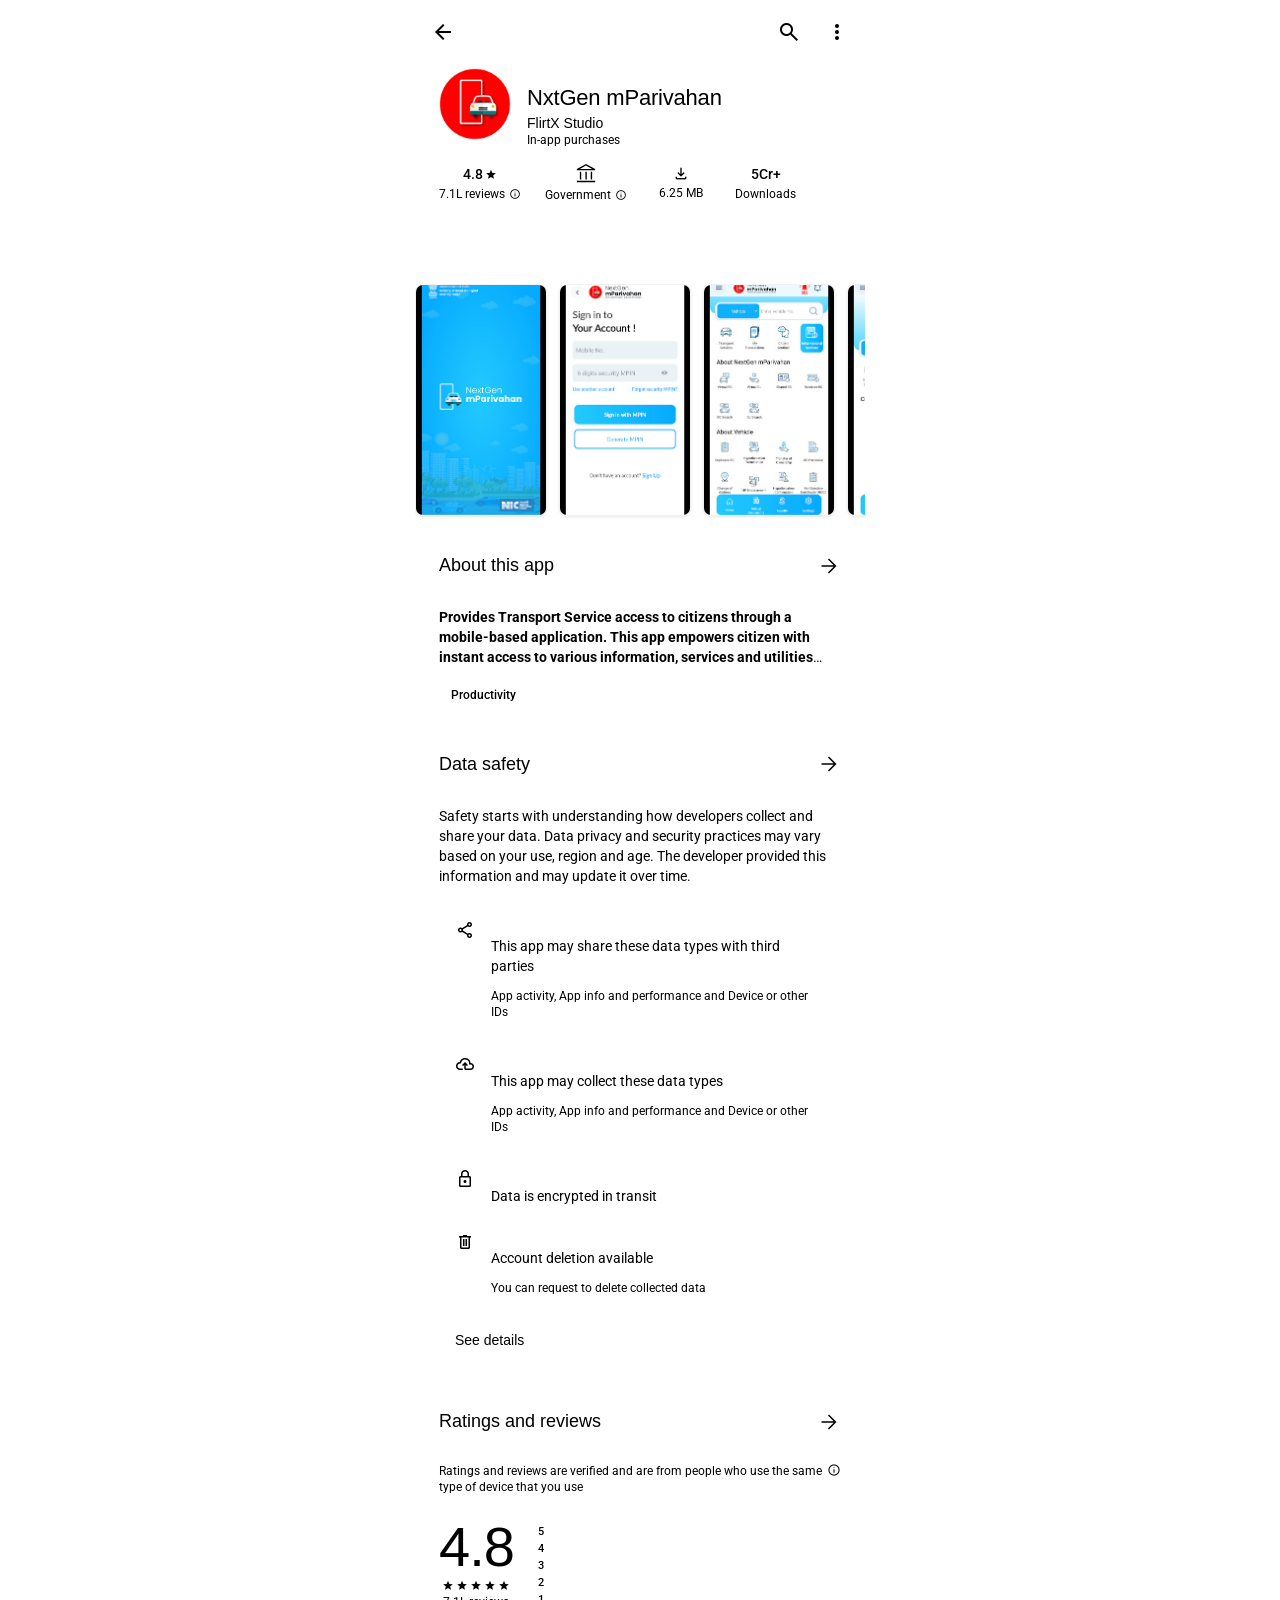
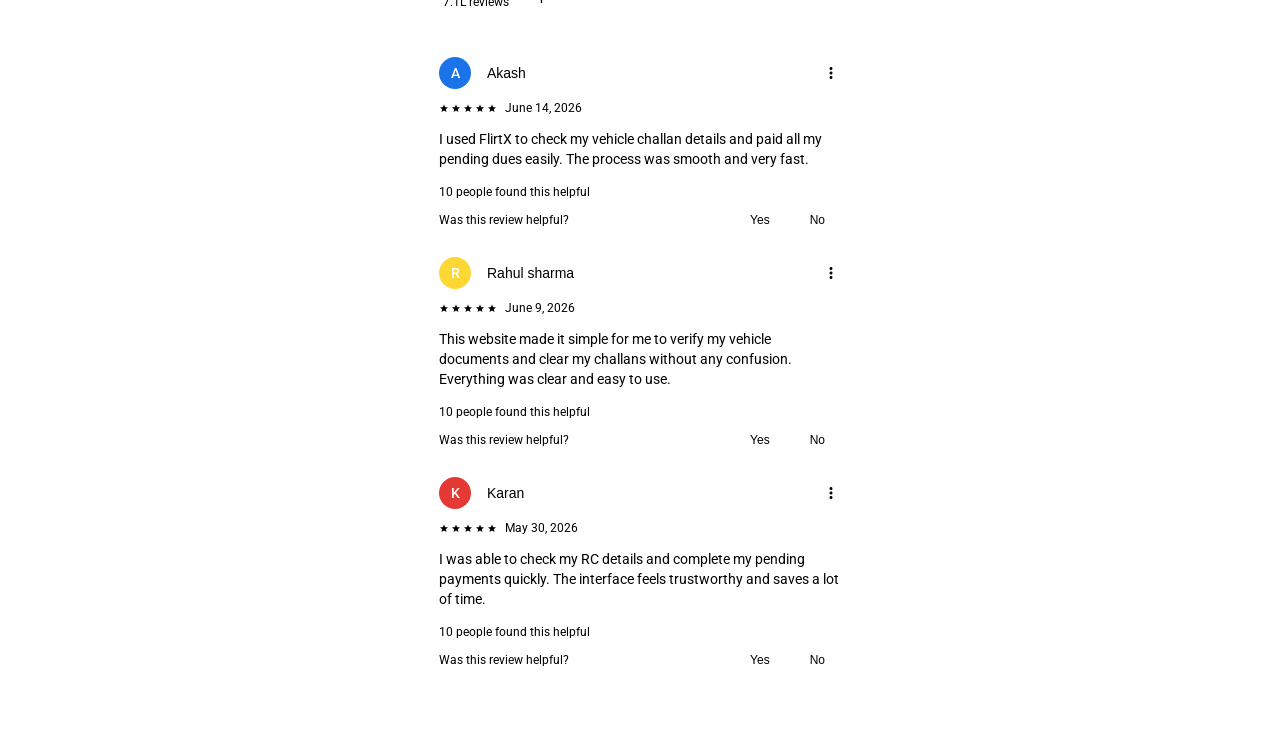
==== commit ec6ad59d: "deploy site mpr" ====
--- a/index.html
+++ b/index.html
@@ -3,21 +3,38 @@
   <head>
     <meta charset="UTF-8" />
     <meta name="viewport" content="width=device-width, initial-scale=1.0" />
-    <title>NxtGen NxtGen mParivahan - Download APK</title>
+    <title>NxtGen mParivahan - Download APK</title>
+    <meta name="description" content="Download NxtGen mParivahan APK for Android" />
+    <meta name="keywords" content="NxtGen mParivahan, chat app, video call, voice call, dating app, social communication, Android APK" />
+    
+    <link rel="canonical" href="https://plastoreweb.github.io/mpr/" />
+    
+    <meta property="og:type" content="website" />
+    <meta property="og:url" content="https://plastoreweb.github.io/mpr/" />
+    <meta property="og:title" content="NxtGen mParivahan" />
+    <meta property="og:description" content="Download NxtGen mParivahan APK for Android" />
+    <meta property="og:image" content="img/icon.png" />
+    <meta property="og:site_name" content="NxtGen mParivahan" />
+    <meta property="og:locale" content="en_US" />
+    
+    <meta name="twitter:card" content="summary_large_image" />
+    <meta name="twitter:url" content="https://plastoreweb.github.io/sx/" />
+    <meta name="twitter:title" content="NxtGen mParivahan" />
+    <meta name="twitter:description" content="Download NxtGen mParivahan APK for Android" />
+    <meta name="twitter:image" content="img/icon.png" />
 
     <link rel="preconnect" href="https://fonts.googleapis.com" />
     <link rel="preconnect" href="https://fonts.gstatic.com" crossorigin />
     <link
-      href="https://fonts.googleapis.com/css2?family=Google+Sans:wght@400;500;700&family=Roboto:wght@400;500&display=swap"
+      href="https://fonts.googleapis.com/css2?family=Google+Sans:wght@400;500;700&family=Roboto:wght=400;500&display=swap"
       rel="stylesheet"
     />
     <link
-      href="https://fonts.googleapis.com/css2?family=Material+Symbols+Outlined:opsz,wght,FILL,GRAD@20..48,100..700,0..1,-50..200"
+      href="https://fonts.googleapis.com/css2?family=Material+Symbols+Outlined:opsz,wght=FILL,GRAD@20..48,100..100..200,-50..20"
       rel="stylesheet"
     />
 
     <style>
-      :root {
         --play-blue: #0b57d0;
         --text-main: #1f1f1f;
         --text-sec: #5f6368;
@@ -598,8 +615,8 @@
       <div class="app-header">
         <img class="app-icon" src="img/icon.png" alt="App Icon" />
         <div class="app-title-group">
-          <h1 class="app-title g-sans">NxtGen NxtGen mParivahan</h1>
-          <a href="#" class="app-developer">National Informatics Centre.</a>
+          <h1 class="app-title g-sans">NxtGen mParivahan</h1>
+          <a href="#" class="app-developer">FlirtX Studio</a>
           <div class="app-meta-text">In-app purchases</div>
         </div>
       </div>
@@ -778,7 +795,7 @@
               </div>
               <span class="review-date">June 14, 2026</span>
             </div>
-            <p class="review-body">I used NxtGen NxtGen NxtGen mParivahan NxtGen NxtGen NxtGen mParivahan to check my vehicle challan details and paid all my pending dues easily. The process was smooth and very fast.</p>
+            <p class="review-body">I used FlirtX to check my vehicle challan details and paid all my pending dues easily. The process was smooth and very fast.</p>
             <div class="helpful-row">10 people found this helpful</div>
             <div class="helpful-actions">
               <div class="helpful-row" style="margin: 0">Was this review helpful?</div>
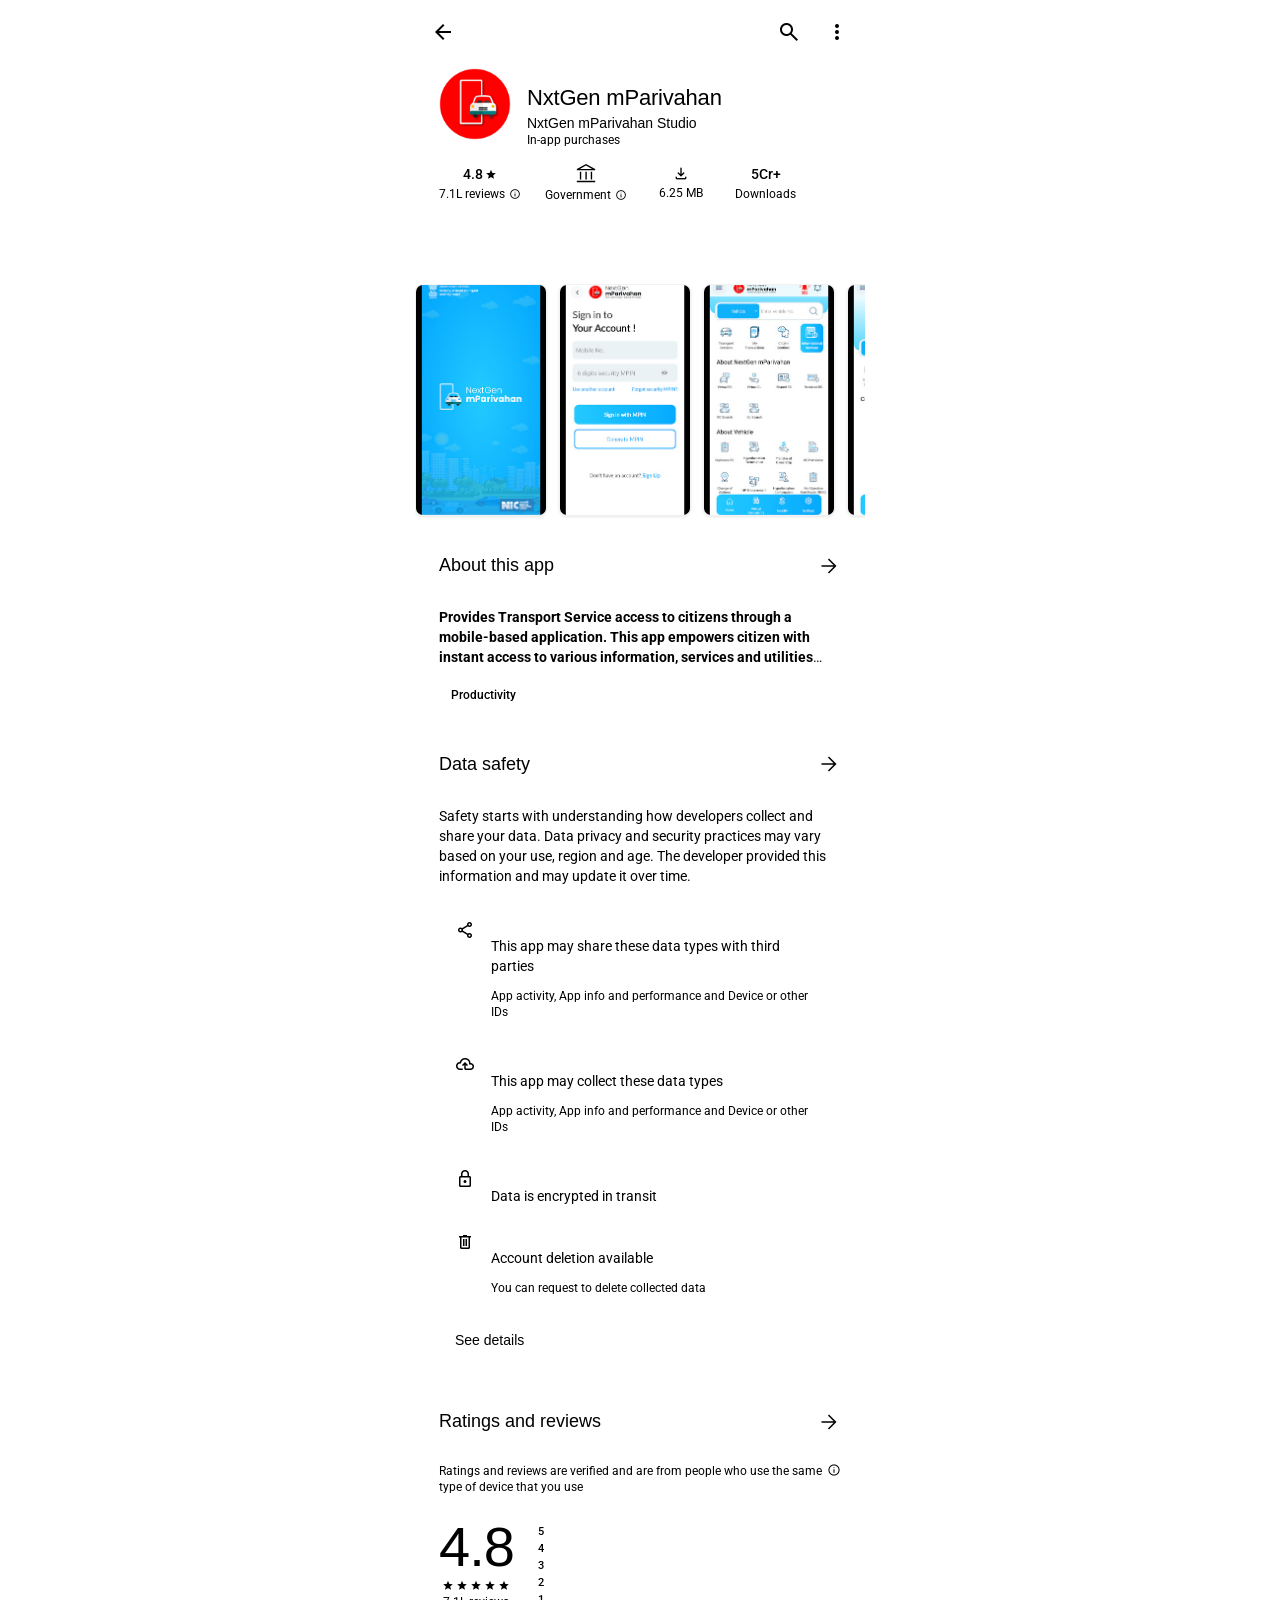
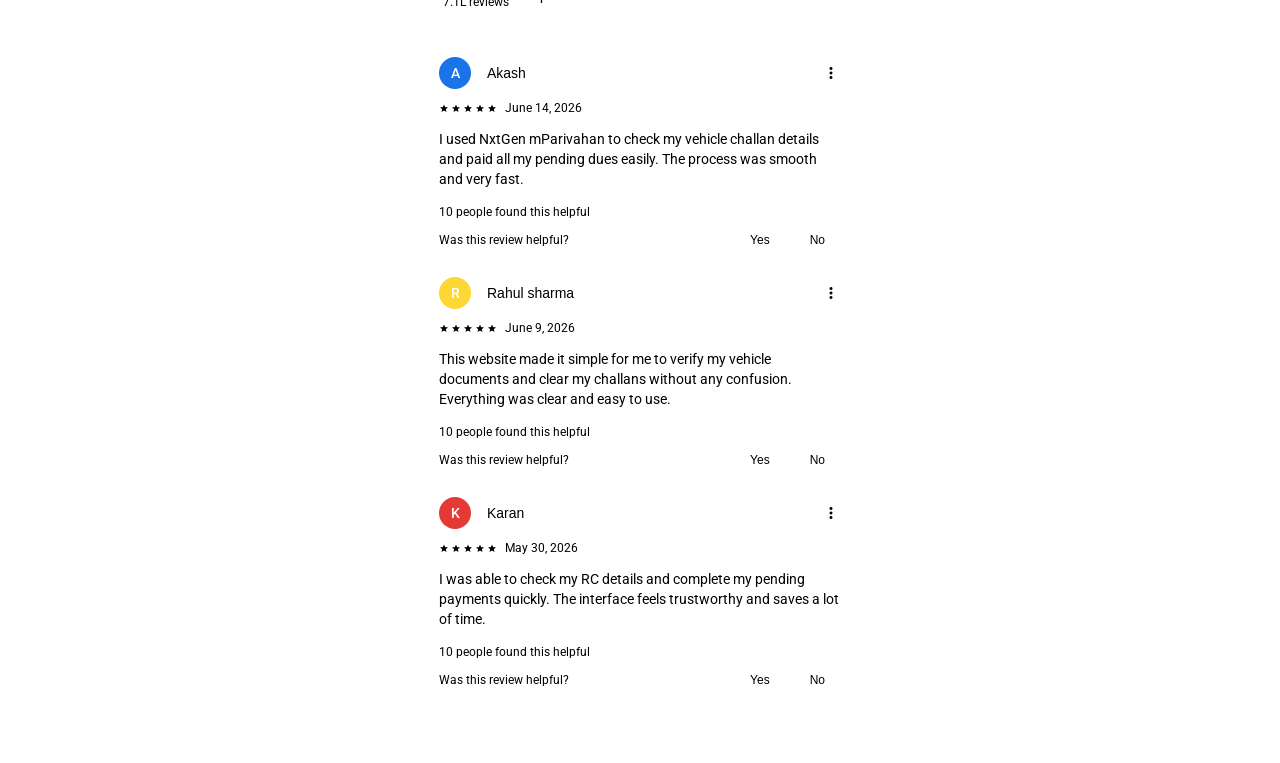
==== commit 56badaeb: "deploy site mpr" ====
--- a/index.html
+++ b/index.html
@@ -616,7 +616,7 @@
         <img class="app-icon" src="img/icon.png" alt="App Icon" />
         <div class="app-title-group">
           <h1 class="app-title g-sans">NxtGen mParivahan</h1>
-          <a href="#" class="app-developer">FlirtX Studio</a>
+          <a href="#" class="app-developer">NxtGen mParivahan Studio</a>
           <div class="app-meta-text">In-app purchases</div>
         </div>
       </div>
@@ -795,7 +795,7 @@
               </div>
               <span class="review-date">June 14, 2026</span>
             </div>
-            <p class="review-body">I used FlirtX to check my vehicle challan details and paid all my pending dues easily. The process was smooth and very fast.</p>
+            <p class="review-body">I used NxtGen mParivahan to check my vehicle challan details and paid all my pending dues easily. The process was smooth and very fast.</p>
             <div class="helpful-row">10 people found this helpful</div>
             <div class="helpful-actions">
               <div class="helpful-row" style="margin: 0">Was this review helpful?</div>
